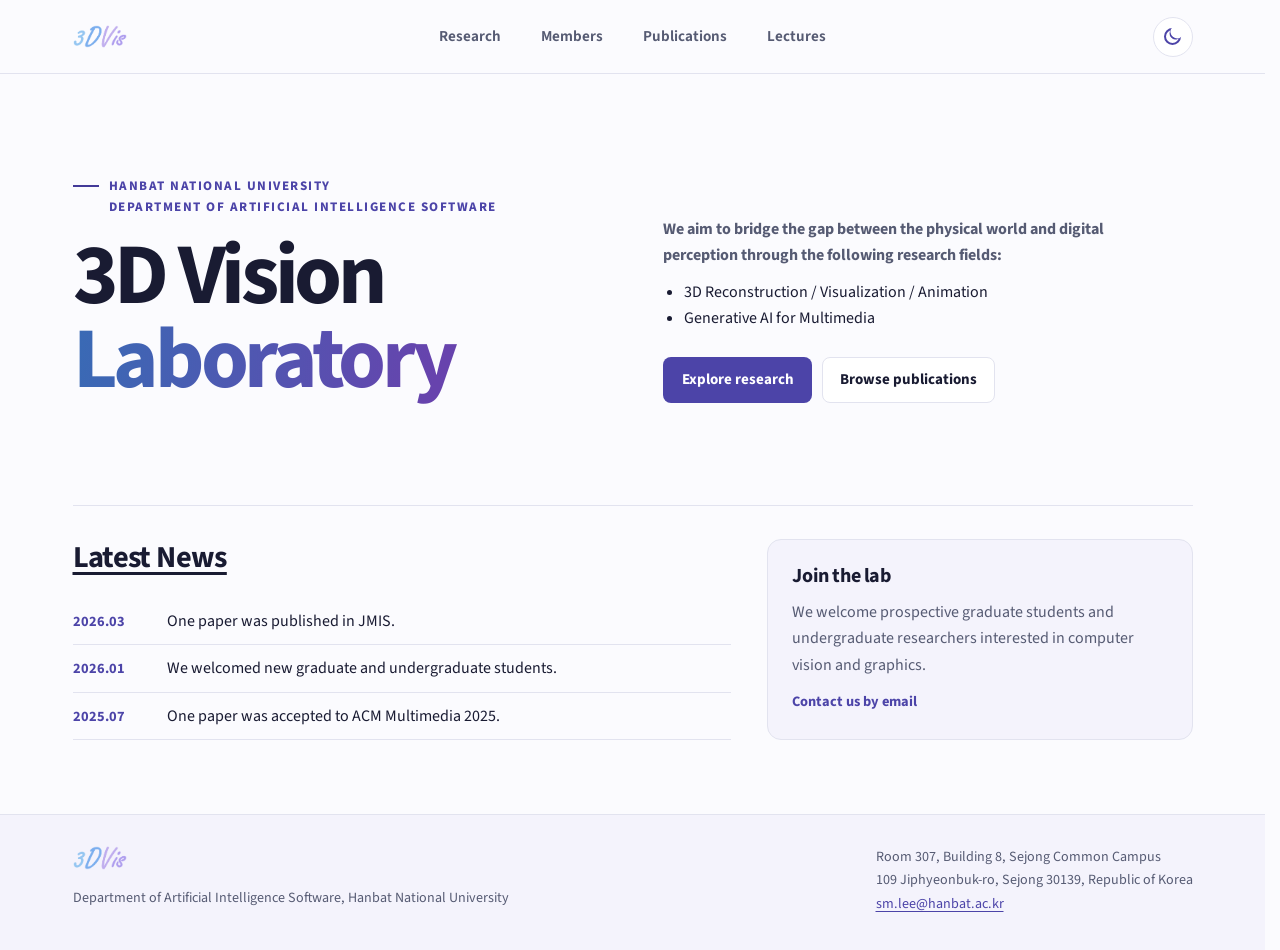
==== index.html @ 19a4fd3c "Add the department affiliation to the home page" ====
<!doctype html>
<html lang="en" data-theme="light">
<head>
  <meta charset="utf-8">
  <meta name="viewport" content="width=device-width, initial-scale=1">
  <meta name="description" content="The 3D Vision Laboratory at Hanbat National University studies 3D reconstruction, digital avatars, and multimodal AI.">
  <meta name="theme-color" content="#fbfbfe">
  <title>3DVis Lab · Hanbat National University</title>
  <link rel="icon" href="./logo.png" type="image/png">
  <link rel="stylesheet" href="./site.css?v=home-affiliation-1">
  <script>try{if(localStorage.getItem('3dvis-theme')==='dark')document.documentElement.dataset.theme='dark'}catch{}</script>
  <script src="./site.js?v=en-1" defer></script>
</head>
<body>
  <a class="skip" href="#main">Skip to main content</a>
  <header class="site-header">
    <div class="wrap header-inner">
      <a class="brand" href="./" aria-label="3DVis Lab home"><img src="./logo.png" alt="" width="59" height="26"></a>
      <nav class="primary-nav" aria-label="Main navigation"><a href="./research.html?v=nav-1">Research</a><a href="./members.html">Members</a><a href="./publications.html">Publications</a><a href="./lectures.html?v=nav-1">Lectures</a></nav>
      <button class="theme-toggle" type="button" aria-label="Switch to dark theme" aria-pressed="false"><span aria-hidden="true" class="theme-icon"></span></button>
    </div>
  </header>
  <main id="main">
    <section class="hero wrap">
      <div class="hero-content">
        <p class="eyebrow">
          <span class="rule" aria-hidden="true"></span>
          <span>HANBAT NATIONAL UNIVERSITY<br>DEPARTMENT OF ARTIFICIAL INTELLIGENCE SOFTWARE</span>
        </p>
        <h1>3D Vision<br><span>Laboratory</span></h1>
      </div>
      <div class="hero-intro">
        <p class="hero-copy"><strong>We aim to bridge the gap between the physical world and digital perception through the following research fields:</strong></p>
        <ul class="hero-fields">
          <li>3D Reconstruction / Visualization / Animation</li>
          <li>Generative AI for Multimedia</li>
        </ul>
        <div class="hero-actions"><a class="button button-primary" href="./research.html?v=nav-1">Explore research</a><a class="button" href="./publications.html">Browse publications</a></div>
      </div>
    </section>
    <section class="wrap home-section home-bottom">
      <div><div class="section-head"><h2><a class="news-heading-link" href="./news.html">Latest News</a></h2></div>
        <ul class="news-list">
          <li><time datetime="2026-03">2026.03</time><span>One paper was published in JMIS.</span></li>
          <li><time datetime="2026-01">2026.01</time><span>We welcomed new graduate and undergraduate students.</span></li>
          <li><time datetime="2025-07">2025.07</time><span>One paper was accepted to ACM Multimedia 2025.</span></li>
        </ul>
      </div>
      <aside class="callout"><h2>Join the lab</h2><p>We welcome prospective graduate students and undergraduate researchers interested in computer vision and graphics.</p><a class="text-link" href="mailto:sm.lee@hanbat.ac.kr">Contact us by email</a></aside>
    </section></main>
  <footer class="site-footer" id="contact">
    <div class="wrap footer-inner">
      <div><a href="./" class="brand" aria-label="3DVis Lab home"><img src="./logo.png" alt="" width="59" height="26"></a><p>Department of Artificial Intelligence Software, Hanbat National University</p></div>
      <address>Room 307, Building 8, Sejong Common Campus<br>109 Jiphyeonbuk-ro, Sejong 30139, Republic of Korea<br><a href="mailto:sm.lee@hanbat.ac.kr">sm.lee@hanbat.ac.kr</a></address>
    </div>
  </footer>
</body>
</html>
---- site.css ----
/* Korean glyphs used by current titles and student names. */
@font-face {
  font-family: "Noto Sans KR";
  src: url("./noto-sans-kr.woff2?v=4") format("woff2");
  font-style: normal;
  font-weight: 400 800;
  font-display: swap;
  unicode-range: U+1100-11FF, U+3130-318F, U+AC00-D7AF;
}

@font-face {
  font-family: "Source Sans 3";
  src: url("./source-sans-3.woff2") format("woff2");
  font-style: normal;
  font-weight: 200 900;
  font-display: swap;
}

:root {
  color-scheme: light;
  --page: #fbfbfe;
  --surface: #fff;
  --panel: #f4f3fc;
  --accent-panel: #eae5fc;
  --ink: #191b32;
  --muted: #565b73;
  --line: #e2e3ef;
  --accent: #4c44a8;
  --accent-strong: #433a98;
  --primary-fg: #fff;
  --gradient: linear-gradient(100deg,#386bb5,#6743ad 92%);
  --focus: #644dcc;
  --header: rgba(251,251,254,.94);
}
:root[data-theme="dark"] {
  color-scheme: dark;
  --page: #141525;
  --surface: #1c1e33;
  --panel: #22233b;
  --accent-panel: #30294d;
  --ink: #f3f2ff;
  --muted: #b9bbd2;
  --line: #343750;
  --accent: #c8bafc;
  --accent-strong: #aea0ee;
  --primary-fg: #1e183a;
  --gradient: linear-gradient(100deg,#9dc8ff,#c0a5ff 92%);
  --focus: #a9a1f6;
  --header: rgba(20,21,37,.94);
}
* { box-sizing: border-box; }
[hidden] { display: none !important; }
html { scroll-padding-top: 90px; scrollbar-gutter: stable; }
body { margin: 0; min-height: 100vh; display: flex; flex-direction: column; background: var(--page); color: var(--ink); font: 1rem/1.65 "Source Sans 3", "Noto Sans KR", "Apple SD Gothic Neo", "Malgun Gothic", sans-serif; }
main { flex: 1; }
img { display: block; max-width: 100%; }
button, input, select { font: inherit; }
button { cursor: pointer; }
a { color: var(--accent); text-underline-offset: .22em; }
a:hover { color: var(--accent-strong); }
:focus-visible { outline: 3px solid var(--focus); outline-offset: 4px; }
h1,h2,h3,p { margin: 0; }
h1,h2,h3 { line-height: 1.22; letter-spacing: -.02em; }
h2 { font-size: clamp(1.42rem, 2.8vw, 1.9rem); }
.wrap { width: min(1120px, calc(100% - 80px)); margin-inline: auto; }
.skip { position: absolute; z-index: 10; left: 1rem; top: 1rem; transform: translateY(-160%); padding: .65rem 1rem; background: var(--surface); }
.skip:focus { transform: none; }
.site-header { position: sticky; top: 0; z-index: 2; background: var(--header); border-bottom: 1px solid var(--line); backdrop-filter: blur(12px); }
.header-inner { min-height: 73px; display: grid; grid-template-columns: 1fr auto 1fr; align-items: center; gap: 24px; }
.brand { display: inline-flex; align-items: center; justify-self: start; gap: 9px; width: max-content; color: var(--ink); font-weight: 750; text-decoration: none; letter-spacing: -.045em; white-space: nowrap; }
.brand img { width: 54px; height: auto; }
.primary-nav { display: flex; align-items: center; gap: 12px; }
.primary-nav a { padding: 9px 14px; border-radius: 8px; color: var(--muted); font-size: .95rem; font-weight: 650; text-decoration: none; white-space: nowrap; }
.primary-nav a:hover,.primary-nav a[aria-current] { background: var(--panel); color: var(--accent); }
.theme-toggle { justify-self: end; width: 40px; height: 40px; display: grid; place-items: center; border: 1px solid var(--line); border-radius: 50%; background: var(--surface); color: var(--accent); }
.theme-toggle:hover { background: var(--panel); }
.theme-icon { width: 17px; height: 17px; border: 2px solid currentColor; border-radius: 50%; position: relative; }
[data-theme="light"] .theme-icon::after { content: ""; position: absolute; inset: -5px -4px 3px 4px; border-radius: 50%; background: var(--surface); border-bottom: 2px solid currentColor; transform: rotate(41deg); }
[data-theme="light"] .theme-toggle:hover .theme-icon::after { background: var(--panel); }
[data-theme="dark"] .theme-icon { width: 11px; height: 11px; box-shadow: 0 -9px 0 -4px, 0 9px 0 -4px, 9px 0 0 -4px,-9px 0 0 -4px,6px 6px 0 -4px,-6px 6px 0 -4px,6px -6px 0 -4px,-6px -6px 0 -4px; }
.hero { display: grid; grid-template-columns: 1fr .99fr; align-items: center; gap: clamp(24px,4.4vw,62px); padding-block: clamp(60px,7vw,104px) clamp(54px,7vw,90px); }
.hero-content { padding-block: .75rem; }
.hero .hero-intro .hero-copy { margin-top: 0; }
@media (min-width: 641px) { .hero-intro { margin-top: 2.5rem; } }
.hero-fields { margin: .65rem 0 0; padding-inline-start: 1.3em; color: var(--ink); }
.eyebrow { display: flex; align-items: start; gap: 10px; margin-bottom: 1rem; color: var(--accent); font-size: .82rem; font-weight: 750; letter-spacing: .115em; text-transform: uppercase; }
.rule { flex: 0 0 26px; height: 2px; margin-block-start: .75em; background: var(--accent-strong); }
.hero h1 { font-size: clamp(3.1rem,6.75vw,6.45rem); line-height: .975; letter-spacing: -.05em; font-weight: 700; }
.hero h1 span { padding-inline-end: .08em; color: var(--accent); background: var(--gradient); -webkit-background-clip: text; background-clip: text; -webkit-text-fill-color: transparent; }
.hero-copy { max-width: 31rem; margin-top: 1.6rem; color: var(--muted); font-size: clamp(1rem,1.2vw,1.125rem); word-break: keep-all; }
.hero-actions { margin-top: 1.6rem; display: flex; flex-wrap: wrap; gap: 10px; }
.button { display: inline-flex; align-items: center; justify-content: center; min-height: 44px; padding: .6rem 1.08rem; border: 1px solid var(--line); border-radius: 8px; background: var(--surface); color: var(--ink); font-size: .94rem; font-weight: 700; text-decoration: none; }
.button:hover { background: var(--panel); }
.button-primary { color: var(--primary-fg); background: var(--accent); border-color: transparent; }
.button-primary:hover { color: var(--primary-fg); background: var(--accent-strong); }
.hero-art { overflow: hidden; border-radius: 20px; border: 1px solid var(--line); background: var(--panel); }
.hero-art img { width: 100%; height: auto; }
[data-theme="dark"] .hero-art img { filter: brightness(.85) saturate(.92); }
.home-section { padding-block: 33px 42px; border-top: 1px solid var(--line); }
.section-head { display: flex; gap: 1rem; justify-content: space-between; align-items: baseline; margin-bottom: 22px; }
.text-link { font-size: .9rem; font-weight: 700; color: var(--accent); text-underline-offset: .25em; text-decoration: none; }
.text-link:hover { text-decoration: underline; }
.research-grid { display: grid; grid-template-columns: repeat(3,minmax(0,1fr)); gap: 18px; }
.research-card,.feature-card,.term,.profile,.student-card { border: 1px solid var(--line); border-radius: 14px; background: var(--surface); overflow: hidden; }
.research-card img,.feature-card img { width: 100%; height: auto; aspect-ratio: 2.24; object-fit: cover; }
.research-figure { display: block; background: #fff; }
.research-figure:focus-visible { outline-offset: -4px; }
.research-figure img { aspect-ratio: 1.55; object-fit: contain; }
.research-card > div,.feature-card > div { padding: 17px 18px 20px; }
.research-card h2,.research-card h3,.feature-card h3 { font-size: 1.13rem; }
.research-card h2 + p,.research-card h3 + p { color: var(--muted); font-size: .95rem; margin-top: .5rem; word-break: keep-all; }
.overline { color: var(--accent); margin-bottom: .4rem; font-size: .8rem; letter-spacing: .035em; font-weight: 700; }
.feature-card h3 a { color: var(--ink); text-decoration: none; }
.feature-card h3 a:hover { color: var(--accent); text-decoration: underline; }
.home-bottom { display: grid; grid-template-columns: 1.55fr 1fr; gap: 36px; }
.news-list,.student-grid,.term ul { margin: 0; padding: 0; list-style: none; }
.news-list li { display: grid; grid-template-columns: 78px 1fr; align-items: baseline; gap: 1rem; padding-block: 10px; border-bottom: 1px solid var(--line); }
.news-heading-link { color: var(--ink); text-underline-offset: .18em; }
.news-heading-link:hover { color: var(--accent); }
.news-archive li { padding-block: 15px; }
.news-archive h2 { font-size: 1.1rem; }
.news-archive p { margin-top: .25rem; color: var(--muted); }
.news-list time { color: var(--accent); font-weight: 700; font-size: .9rem; }
.callout { padding: 24px; background: var(--panel); border: 1px solid var(--line); border-radius: 14px; }
.callout h2 { font-size: 1.25rem; }
.callout p { margin-block: .65rem; color: var(--muted); }
.site-footer { margin-top: 32px; border-top: 1px solid var(--line); background: var(--panel); color: var(--muted); }
.footer-inner { display: flex; align-items: start; justify-content: space-between; gap: 24px; padding-block: 31px 34px; font-size: .88rem; }
.footer-inner p { margin-top: .55rem; }
.footer-inner address { font-style: normal; }
.inner-page { padding-block: clamp(46px,7vw,86px) 44px; }
.page-heading { padding-bottom: 31px; margin-bottom: 31px; border-bottom: 1px solid var(--line); }
.page-heading .eyebrow { margin-bottom: .55rem; }
.page-heading h1 { font-size: clamp(2.55rem,6vw,4.7rem); letter-spacing: -.04em; }
.project-section,.team-section { margin-top: 39px; }
.project-section > h2,.subhead { margin-bottom: .9rem; font-size: 1.38rem; }
.project-section > .callout + .callout { margin-top: 12px; }
.project-list { background: var(--surface); }
.project-list article + article { margin-top: 16px; padding-top: 16px; border-top: 1px solid var(--line); }
.project-list p { margin-block-end: 0; }
.callout.project-section > h2 { margin-bottom: 0; }
.profile { padding: clamp(19px,4vw,35px); }
.profile-header { display: flex; align-items: center; gap: clamp(12px,3vw,30px); }
.profile-photo { flex: 0 0 auto; width: clamp(74px,20vw,148px); height: auto; border: 1px solid var(--line); border-radius: 10px; }
.profile-header h3 + p { margin-top: .45rem; }
.profile-bio { margin-top: clamp(18px,3vw,28px); padding-top: clamp(16px,2.75vw,24px); border-top: 1px solid var(--line); }
.profile h3 { font-size: 2.1rem; }

.profile p + p { margin-top: .6rem; }
.inline-links { display: flex; flex-wrap: wrap; gap: .55rem 1rem; margin-top: .8rem; font-weight: 650; font-size: .9rem; }
.profile details { margin-top: .9rem; }
.profile summary { cursor: pointer; color: var(--accent); font-size: 1rem; font-weight: 750; letter-spacing: .015em; }
.profile-records { list-style: none; padding: 0; padding-inline-start: 1.25rem; margin: .2rem 0 1.12rem; }
.profile-records li { display: flex; flex-wrap: wrap; align-items: baseline; justify-content: space-between; gap: .15rem 1rem; padding-block: .55rem; }
.profile-records li + li { border-top: 1px solid var(--line); }
.profile-date { margin-left: auto; color: var(--muted); font-size: .9rem; white-space: nowrap; }
.student-grid { display: grid; grid-template-columns: repeat(3,minmax(0,1fr)); gap: 12px; }
.student-card { display: flex; gap: .85rem; align-items: center; padding: .85rem 1rem; }
.student-card p, .student-name-ko { color: var(--muted); font-size: .88rem; }
.student-card p { margin-top: .2rem; }
.student-name-ko { margin-inline-start: .25em; font-weight: 400; letter-spacing: normal; white-space: nowrap; }
.monogram { display: grid; place-items: center; flex: 0 0 42px; height: 42px; border-radius: 50%; color: var(--accent); background: var(--accent-panel); font-size: 1rem; font-weight: 750; }
.term-grid { display: grid; grid-template-columns: repeat(2,minmax(0,1fr)); gap: 20px; }
.term { padding: 22px; }
.term h2 { font-size: 1.27rem; margin-bottom: .8rem; }
.term li { display: flex; gap: .7rem; justify-content: space-between; align-items: baseline; padding-block: .55rem; border-top: 1px solid var(--line); }
.term code { font-family: inherit; font-variant-numeric: tabular-nums; color: var(--accent); font-size: .85rem; white-space: nowrap; }
.publication-controls { padding: 20px; background: var(--surface); border: 1px solid var(--line); border-radius: 13px; display: flex; flex-wrap: wrap; align-items: center; gap: 10px; }
.publication-controls .chips { margin: 0; align-items: center; padding: 5px; border: 1px solid var(--line); border-radius: 10px; }
.publication-controls .chips button { border-radius: 6px; }
#publication-types { margin-inline-start: auto; }
.publications-page [data-type="Journal"] {
  --type-fill: #eee7fa;
  --type-ink: #59418c;
  --type-border: #cabbeb;
  --type-active: #67479a;
}
.publications-page [data-type="Conference"] {
  --type-fill: #e4ebfc;
  --type-ink: #294c87;
  --type-border: #aabfe9;
  --type-active: #355b9a;
}
.publications-page [data-type="Patent"] {
  --type-fill: #e1f1fc;
  --type-ink: #184e73;
  --type-border: #a2cbe5;
  --type-active: #235d83;
}
[data-theme="dark"] .publications-page [data-type="Journal"] {
  --type-fill: #3b2f54;
  --type-ink: #dccaff;
  --type-border: #75639a;
  --type-active: #bca7ec;
}
[data-theme="dark"] .publications-page [data-type="Conference"] {
  --type-fill: #2b3a5b;
  --type-ink: #b5cdfd;
  --type-border: #586e9b;
  --type-active: #95b5f0;
}
[data-theme="dark"] .publications-page [data-type="Patent"] {
  --type-fill: #233c50;
  --type-ink: #a8dcf9;
  --type-border: #4f7492;
  --type-active: #9fcef0;
}
@media (max-width: 640px) {
  .publication-controls { gap: 6px; }
  .publication-controls .chips { gap: 2px; padding: 3px; }
  .publication-controls .chips button { padding: .35rem .36rem; }
}
.chips { display: flex; flex-wrap: wrap; gap: 7px; margin-top: .35rem; }
.chips button { background: var(--type-fill, var(--panel)); color: var(--type-ink, var(--ink)); padding: .33rem .72rem; border: 1px solid var(--type-border, var(--line)); border-radius: 30px; font-size: .88rem; font-weight: 650; }
.chips button:hover { color: var(--type-ink, var(--accent)); border-color: var(--type-active, var(--accent)); }
.chips button[aria-pressed="true"] { color: var(--primary-fg); background: var(--type-active, var(--accent)); border-color: var(--type-active, var(--accent)); }
.results-header { min-height: 52px; display: flex; gap: 1rem; justify-content: space-between; align-items: center; color: var(--muted); font-size: .9rem; }
.publication-group h2 { margin-block: .6rem .65rem; font-size: 1.28rem; }
.publication-group + .publication-group { margin-top: 28px; }
.publication-record { display: grid; grid-template-columns: 135px minmax(0,1fr); align-items: start; gap: 17px; padding: 17px 0; border-top: 1px solid var(--line); }
.publication-record img { width: 100%; height: auto; aspect-ratio: 3 / 2; object-fit: contain; background: #fff; border: 1px solid var(--line); border-radius: 8px; }
.publication-record .publication-placeholder { object-fit: cover; background: #eceafb; }
.publication-record h3 { font-size: 1.14rem; line-height: 1.35; overflow-wrap: anywhere; }
.publication-record h3 a { color: var(--ink); text-decoration: none; }
.publication-record h3 a:hover { color: var(--accent); text-decoration: underline; }
.publication-record p { margin-top: .28rem; font-size: .94rem; color: var(--muted); overflow-wrap: anywhere; }
.publication-note { color: var(--muted); margin-top: 14px; font-size: .88rem; }
.publication-tags { display: flex; flex-wrap: wrap; gap: .4rem; margin-top: .6rem; align-items: center; }
.tag { padding: .08rem .48rem; border-radius: 6px; background: var(--type-fill, var(--panel)); color: var(--type-ink, var(--accent)); font-size: .79rem; font-weight: 700; }
.publication-tags a { margin-left: .24rem; font-size: .88rem; font-weight: 680; }
.empty { padding: 24px; background: var(--panel); border-radius: 12px; color: var(--muted); }
@media (max-width: 850px) {
 .wrap { width: min(1120px,calc(100% - 48px)); }
 .hero { gap: 25px; padding-block: 56px; }
 .hero h1 { font-size: clamp(3.05rem,8vw,5rem); }
 .research-grid { gap: 13px; }
 .home-bottom { gap: 24px; }
}
@media (max-width: 640px) {
 .wrap { width: calc(100% - 32px); }
 .header-inner { grid-template-columns: 1fr auto; gap: 0 12px; min-height: 0; padding-top: 9px; }
 .primary-nav { grid-row: 2; grid-column: 1 / -1; display: flex; flex-wrap: wrap; justify-content: space-between; gap: 2px; margin-block: 4px 7px; text-align: center; }
 .primary-nav a { font-size: .9375rem; padding: 7px 0; }
 .theme-toggle { grid-column: 2; grid-row: 1; }
 .hero { display: flex; flex-direction: column; align-items: stretch; gap: 23px; padding-block: 36px 33px; }
 .hero-content { padding: 0; }
 .hero h1 { font-size: clamp(3.15rem,12.5vw,4.85rem); }
 .hero-copy { margin-top: 1rem; }
 .hero-actions { margin-top: 1.1rem; }
 .hero-art img { aspect-ratio: 1.52; object-fit: cover; }
 .research-grid,.term-grid,.home-bottom { grid-template-columns: 1fr; }
 .student-grid { grid-template-columns: repeat(2,minmax(0,1fr)); }
 .research-all { grid-template-columns: 1fr; }
 .footer-inner { flex-direction: column; gap: 12px; }
 .publication-controls { padding: 13px; }
 .publication-record { grid-template-columns: 85px minmax(0,1fr); gap: 10px; }
 .publication-record h3 { font-size: 1rem; }
 .publication-record p { font-size: .88rem; }
}
@media (max-width: 365px) {
 .student-grid { grid-template-columns: 1fr; }
 .term li { flex-wrap: wrap; gap: .25rem; }
 .publication-record { grid-template-columns: 70px minmax(0,1fr); }
}
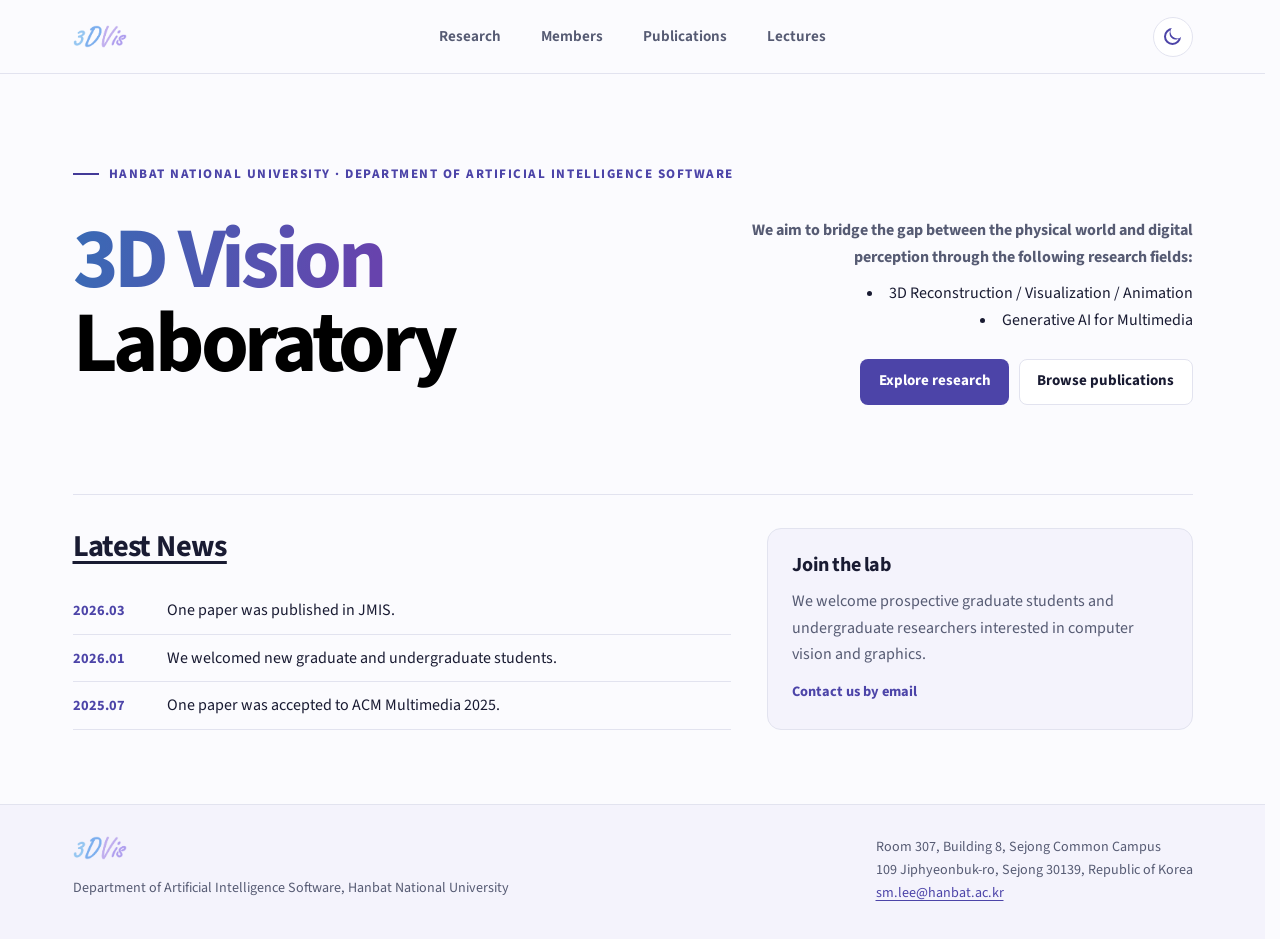
==== commit 711ef70a: "Update homepage affiliation, title colors, and intro alignment" ====
--- a/index.html
+++ b/index.html
@@ -7,7 +7,7 @@
   <meta name="theme-color" content="#fbfbfe">
   <title>3DVis Lab · Hanbat National University</title>
   <link rel="icon" href="./logo.png" type="image/png">
-  <link rel="stylesheet" href="./site.css?v=home-affiliation-1">
+  <link rel="stylesheet" href="./site.css?v=home-hero-1">
   <script>try{if(localStorage.getItem('3dvis-theme')==='dark')document.documentElement.dataset.theme='dark'}catch{}</script>
   <script src="./site.js?v=en-1" defer></script>
 </head>
@@ -22,13 +22,11 @@
   </header>
   <main id="main">
     <section class="hero wrap">
-      <div class="hero-content">
-        <p class="eyebrow">
-          <span class="rule" aria-hidden="true"></span>
-          <span>HANBAT NATIONAL UNIVERSITY<br>DEPARTMENT OF ARTIFICIAL INTELLIGENCE SOFTWARE</span>
-        </p>
-        <h1>3D Vision<br><span>Laboratory</span></h1>
-      </div>
+      <p class="eyebrow">
+        <span class="rule" aria-hidden="true"></span>
+        <span>HANBAT NATIONAL UNIVERSITY&nbsp;· DEPARTMENT OF ARTIFICIAL INTELLIGENCE SOFTWARE</span>
+      </p>
+      <h1><span>3D Vision</span><br>Laboratory</h1>
       <div class="hero-intro">
         <p class="hero-copy"><strong>We aim to bridge the gap between the physical world and digital perception through the following research fields:</strong></p>
         <ul class="hero-fields">
--- a/site.css
+++ b/site.css
@@ -78,14 +78,20 @@
 [data-theme="light"] .theme-icon::after { content: ""; position: absolute; inset: -5px -4px 3px 4px; border-radius: 50%; background: var(--surface); border-bottom: 2px solid currentColor; transform: rotate(41deg); }
 [data-theme="light"] .theme-toggle:hover .theme-icon::after { background: var(--panel); }
 [data-theme="dark"] .theme-icon { width: 11px; height: 11px; box-shadow: 0 -9px 0 -4px, 0 9px 0 -4px, 9px 0 0 -4px,-9px 0 0 -4px,6px 6px 0 -4px,-6px 6px 0 -4px,6px -6px 0 -4px,-6px -6px 0 -4px; }
-.hero { display: grid; grid-template-columns: 1fr .99fr; align-items: center; gap: clamp(24px,4.4vw,62px); padding-block: clamp(60px,7vw,104px) clamp(54px,7vw,90px); }
-.hero-content { padding-block: .75rem; }
+.hero { display: grid; grid-template-columns: 1fr .99fr; align-items: center; column-gap: clamp(24px,4.4vw,62px); padding-block: clamp(60px,7vw,104px) clamp(54px,7vw,90px); }
+.hero > .eyebrow { grid-column: 1 / -1; }
 .hero .hero-intro .hero-copy { margin-top: 0; }
-@media (min-width: 641px) { .hero-intro { margin-top: 2.5rem; } }
+@media (min-width: 641px) {
+  .hero-intro { margin-top: 1rem; text-align: end; }
+  .hero-intro .hero-copy { margin-inline-start: auto; }
+  .hero-intro .hero-fields { padding-inline-start: 0; list-style-position: inside; }
+  .hero-intro .hero-actions { justify-content: flex-end; }
+}
 .hero-fields { margin: .65rem 0 0; padding-inline-start: 1.3em; color: var(--ink); }
 .eyebrow { display: flex; align-items: start; gap: 10px; margin-bottom: 1rem; color: var(--accent); font-size: .82rem; font-weight: 750; letter-spacing: .115em; text-transform: uppercase; }
 .rule { flex: 0 0 26px; height: 2px; margin-block-start: .75em; background: var(--accent-strong); }
 .hero h1 { font-size: clamp(3.1rem,6.75vw,6.45rem); line-height: .975; letter-spacing: -.05em; font-weight: 700; }
+[data-theme="light"] .hero h1 { color: #000; }
 .hero h1 span { padding-inline-end: .08em; color: var(--accent); background: var(--gradient); -webkit-background-clip: text; background-clip: text; -webkit-text-fill-color: transparent; }
 .hero-copy { max-width: 31rem; margin-top: 1.6rem; color: var(--muted); font-size: clamp(1rem,1.2vw,1.125rem); word-break: keep-all; }
 .hero-actions { margin-top: 1.6rem; display: flex; flex-wrap: wrap; gap: 10px; }
@@ -231,7 +237,7 @@
 .empty { padding: 24px; background: var(--panel); border-radius: 12px; color: var(--muted); }
 @media (max-width: 850px) {
  .wrap { width: min(1120px,calc(100% - 48px)); }
- .hero { gap: 25px; padding-block: 56px; }
+ .hero { column-gap: 25px; padding-block: 56px; }
  .hero h1 { font-size: clamp(3.05rem,8vw,5rem); }
  .research-grid { gap: 13px; }
  .home-bottom { gap: 24px; }
@@ -243,7 +249,7 @@
  .primary-nav a { font-size: .9375rem; padding: 7px 0; }
  .theme-toggle { grid-column: 2; grid-row: 1; }
  .hero { display: flex; flex-direction: column; align-items: stretch; gap: 23px; padding-block: 36px 33px; }
- .hero-content { padding: 0; }
+ .hero > .eyebrow { margin-bottom: 0; }
  .hero h1 { font-size: clamp(3.15rem,12.5vw,4.85rem); }
  .hero-copy { margin-top: 1rem; }
  .hero-actions { margin-top: 1.1rem; }
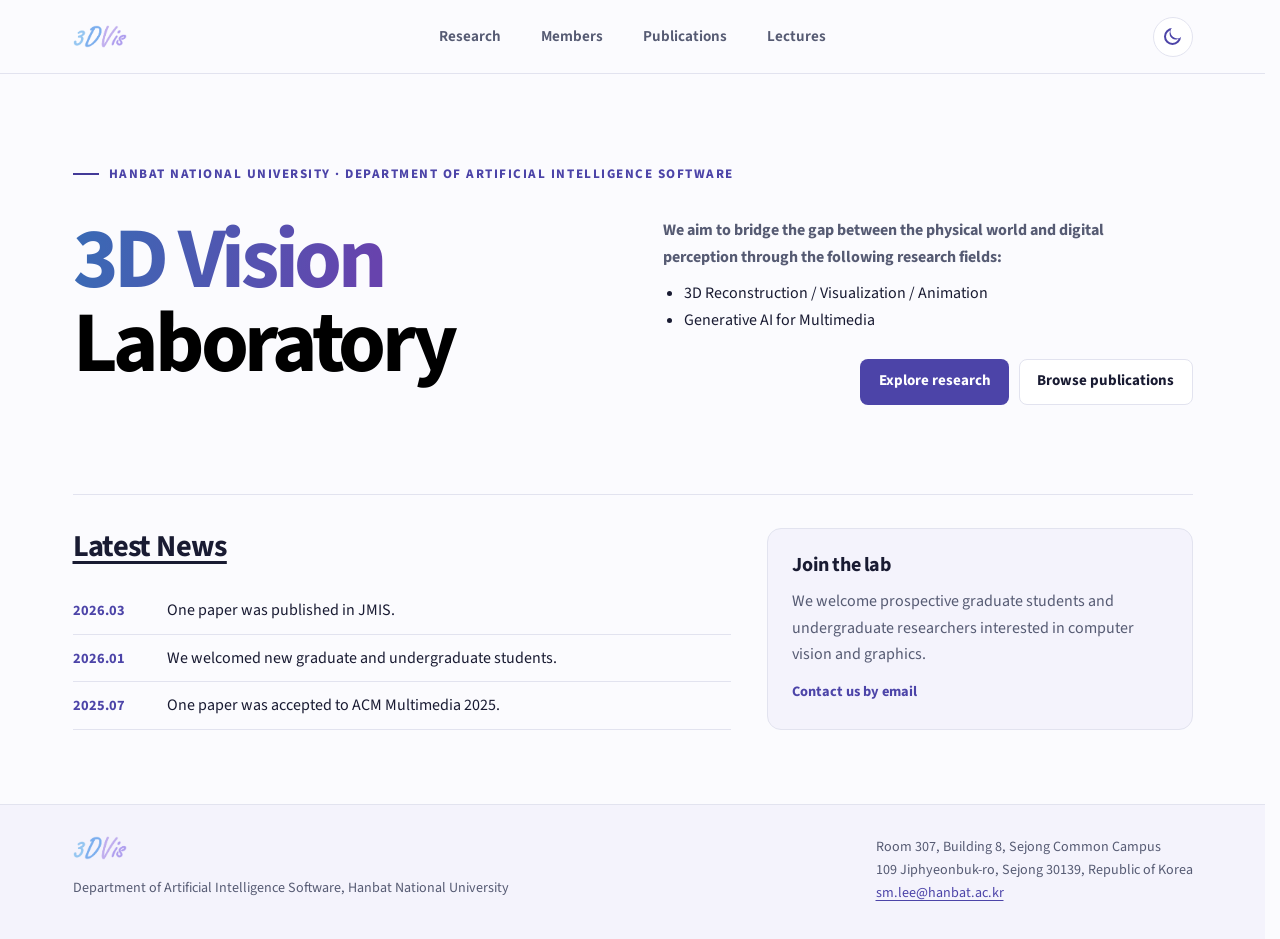
==== commit 86f165fa: "Restore left-aligned homepage copy" ====
--- a/index.html
+++ b/index.html
@@ -7,7 +7,7 @@
   <meta name="theme-color" content="#fbfbfe">
   <title>3DVis Lab · Hanbat National University</title>
   <link rel="icon" href="./logo.png" type="image/png">
-  <link rel="stylesheet" href="./site.css?v=home-hero-1">
+  <link rel="stylesheet" href="./site.css?v=home-hero-2">
   <script>try{if(localStorage.getItem('3dvis-theme')==='dark')document.documentElement.dataset.theme='dark'}catch{}</script>
   <script src="./site.js?v=en-1" defer></script>
 </head>
--- a/site.css
+++ b/site.css
@@ -82,9 +82,7 @@
 .hero > .eyebrow { grid-column: 1 / -1; }
 .hero .hero-intro .hero-copy { margin-top: 0; }
 @media (min-width: 641px) {
-  .hero-intro { margin-top: 1rem; text-align: end; }
-  .hero-intro .hero-copy { margin-inline-start: auto; }
-  .hero-intro .hero-fields { padding-inline-start: 0; list-style-position: inside; }
+  .hero-intro { margin-top: 1rem; }
   .hero-intro .hero-actions { justify-content: flex-end; }
 }
 .hero-fields { margin: .65rem 0 0; padding-inline-start: 1.3em; color: var(--ink); }
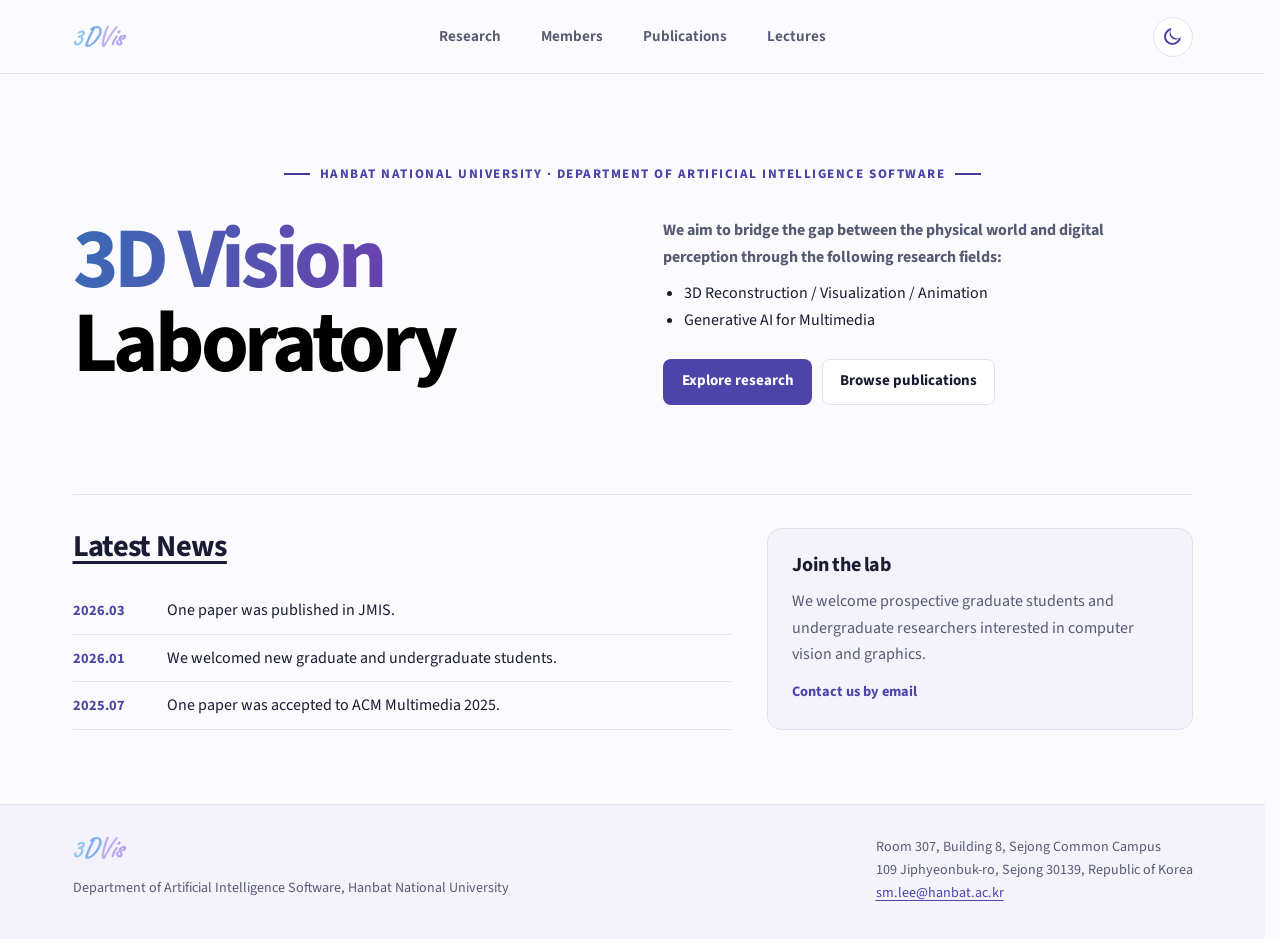
==== commit 8382cf8b: "Center the affiliation and restore home button alignment" ====
--- a/index.html
+++ b/index.html
@@ -7,7 +7,7 @@
   <meta name="theme-color" content="#fbfbfe">
   <title>3DVis Lab · Hanbat National University</title>
   <link rel="icon" href="./logo.png" type="image/png">
-  <link rel="stylesheet" href="./site.css?v=home-hero-2">
+  <link rel="stylesheet" href="./site.css?v=home-hero-3">
   <script>try{if(localStorage.getItem('3dvis-theme')==='dark')document.documentElement.dataset.theme='dark'}catch{}</script>
   <script src="./site.js?v=en-1" defer></script>
 </head>
@@ -23,7 +23,6 @@
   <main id="main">
     <section class="hero wrap">
       <p class="eyebrow">
-        <span class="rule" aria-hidden="true"></span>
         <span>HANBAT NATIONAL UNIVERSITY&nbsp;· DEPARTMENT OF ARTIFICIAL INTELLIGENCE SOFTWARE</span>
       </p>
       <h1><span>3D Vision</span><br>Laboratory</h1>
--- a/site.css
+++ b/site.css
@@ -81,13 +81,10 @@
 .hero { display: grid; grid-template-columns: 1fr .99fr; align-items: center; column-gap: clamp(24px,4.4vw,62px); padding-block: clamp(60px,7vw,104px) clamp(54px,7vw,90px); }
 .hero > .eyebrow { grid-column: 1 / -1; }
 .hero .hero-intro .hero-copy { margin-top: 0; }
-@media (min-width: 641px) {
-  .hero-intro { margin-top: 1rem; }
-  .hero-intro .hero-actions { justify-content: flex-end; }
-}
+@media (min-width: 641px) { .hero-intro { margin-top: 1rem; } }
 .hero-fields { margin: .65rem 0 0; padding-inline-start: 1.3em; color: var(--ink); }
-.eyebrow { display: flex; align-items: start; gap: 10px; margin-bottom: 1rem; color: var(--accent); font-size: .82rem; font-weight: 750; letter-spacing: .115em; text-transform: uppercase; }
-.rule { flex: 0 0 26px; height: 2px; margin-block-start: .75em; background: var(--accent-strong); }
+.eyebrow { display: flex; align-items: center; justify-content: center; gap: clamp(6px, 2vw, 10px); margin-bottom: 1rem; color: var(--accent); text-align: center; font-size: .82rem; font-weight: 750; letter-spacing: .115em; text-transform: uppercase; }
+.hero > .eyebrow::before,.hero > .eyebrow::after { content: ""; flex: 0 0 clamp(14px, 4vw, 26px); height: 2px; background: var(--accent-strong); }
 .hero h1 { font-size: clamp(3.1rem,6.75vw,6.45rem); line-height: .975; letter-spacing: -.05em; font-weight: 700; }
 [data-theme="light"] .hero h1 { color: #000; }
 .hero h1 span { padding-inline-end: .08em; color: var(--accent); background: var(--gradient); -webkit-background-clip: text; background-clip: text; -webkit-text-fill-color: transparent; }
